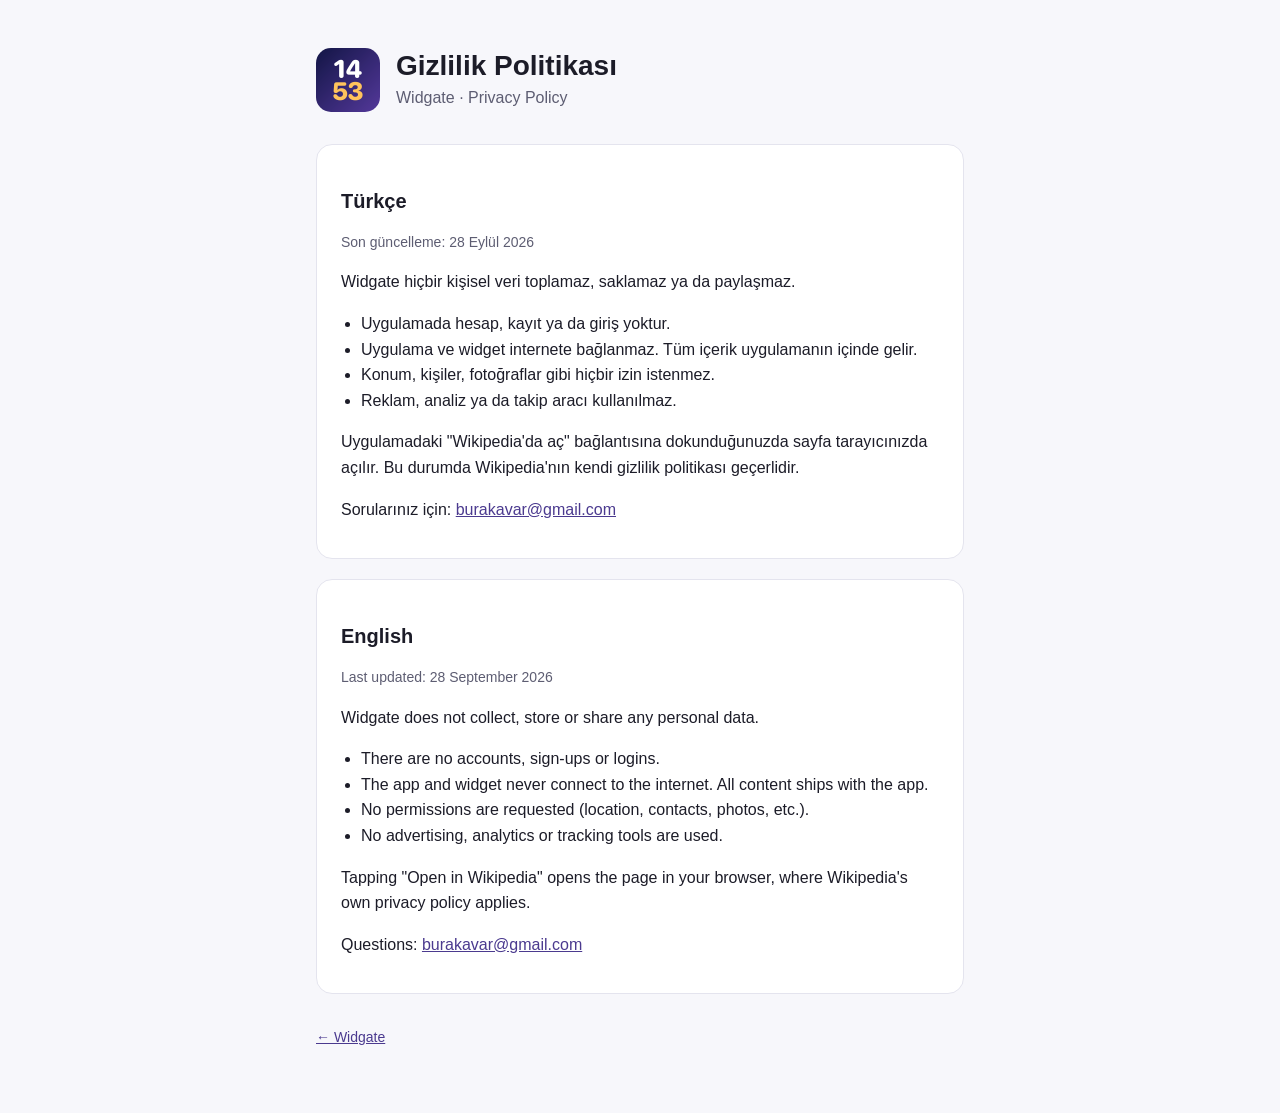
==== privacy.html @ 22fbb52c "Add Widgate support and privacy policy pages Co-Authored-By: Claude Opus 5.5 (1M context) <noreply@a" ====
<!doctype html>
<html lang="tr">
<head>
  <meta charset="utf-8">
  <meta name="viewport" content="width=device-width, initial-scale=1">
  <title>Widgate Gizlilik Politikası</title>
  <link rel="icon" href="icon.png">
  <link rel="stylesheet" href="style.css">
</head>
<body>
<main>
  <header>
    <img src="icon.png" alt="Widgate ikonu">
    <div>
      <h1>Gizlilik Politikası</h1>
      <p>Widgate · Privacy Policy</p>
    </div>
  </header>

  <section lang="tr">
    <h2>Türkçe</h2>
    <p class="muted">Son güncelleme: 28 Eylül 2026</p>
    <p>Widgate hiçbir kişisel veri toplamaz, saklamaz ya da paylaşmaz.</p>
    <ul>
      <li>Uygulamada hesap, kayıt ya da giriş yoktur.</li>
      <li>Uygulama ve widget internete bağlanmaz. Tüm içerik uygulamanın içinde gelir.</li>
      <li>Konum, kişiler, fotoğraflar gibi hiçbir izin istenmez.</li>
      <li>Reklam, analiz ya da takip aracı kullanılmaz.</li>
    </ul>
    <p>Uygulamadaki "Wikipedia'da aç" bağlantısına dokunduğunuzda sayfa tarayıcınızda açılır. Bu durumda Wikipedia'nın kendi gizlilik politikası geçerlidir.</p>
    <p>Sorularınız için: <a href="mailto:burakavar@gmail.com">burakavar@gmail.com</a></p>
  </section>

  <section lang="en">
    <h2>English</h2>
    <p class="muted">Last updated: 28 September 2026</p>
    <p>Widgate does not collect, store or share any personal data.</p>
    <ul>
      <li>There are no accounts, sign-ups or logins.</li>
      <li>The app and widget never connect to the internet. All content ships with the app.</li>
      <li>No permissions are requested (location, contacts, photos, etc.).</li>
      <li>No advertising, analytics or tracking tools are used.</li>
    </ul>
    <p>Tapping "Open in Wikipedia" opens the page in your browser, where Wikipedia's own privacy policy applies.</p>
    <p>Questions: <a href="mailto:burakavar@gmail.com">burakavar@gmail.com</a></p>
  </section>

  <nav><a href="./">← Widgate</a></nav>
</main>
</body>
</html>
---- style.css ----
:root {
  --bg: #f7f7fb;
  --card: #ffffff;
  --text: #1c1c28;
  --muted: #5d5d72;
  --accent: #4b3a8f;
  --border: #e4e4ee;
}
@media (prefers-color-scheme: dark) {
  :root {
    --bg: #111118;
    --card: #1b1b26;
    --text: #ececf4;
    --muted: #a3a3b8;
    --accent: #ffc25c;
    --border: #2c2c3a;
  }
}
* { box-sizing: border-box; }
body {
  margin: 0;
  background: var(--bg);
  color: var(--text);
  font: 16px/1.6 -apple-system, BlinkMacSystemFont, "SF Pro Text", "Segoe UI", sans-serif;
}
main { max-width: 680px; margin: 0 auto; padding: 48px 16px 64px; }
header { display: flex; align-items: center; gap: 16px; margin-bottom: 32px; }
header img { width: 64px; height: 64px; border-radius: 15px; }
h1 { font-size: 28px; margin: 0; line-height: 1.2; }
header p { margin: 2px 0 0; color: var(--muted); }
h2 { font-size: 20px; margin: 32px 0 8px; }
section { background: var(--card); border: 1px solid var(--border); border-radius: 16px; padding: 8px 24px 20px; margin-bottom: 20px; }
ul { padding-left: 20px; }
a { color: var(--accent); }
.muted { color: var(--muted); font-size: 14px; }
nav { margin-top: 32px; font-size: 14px; }
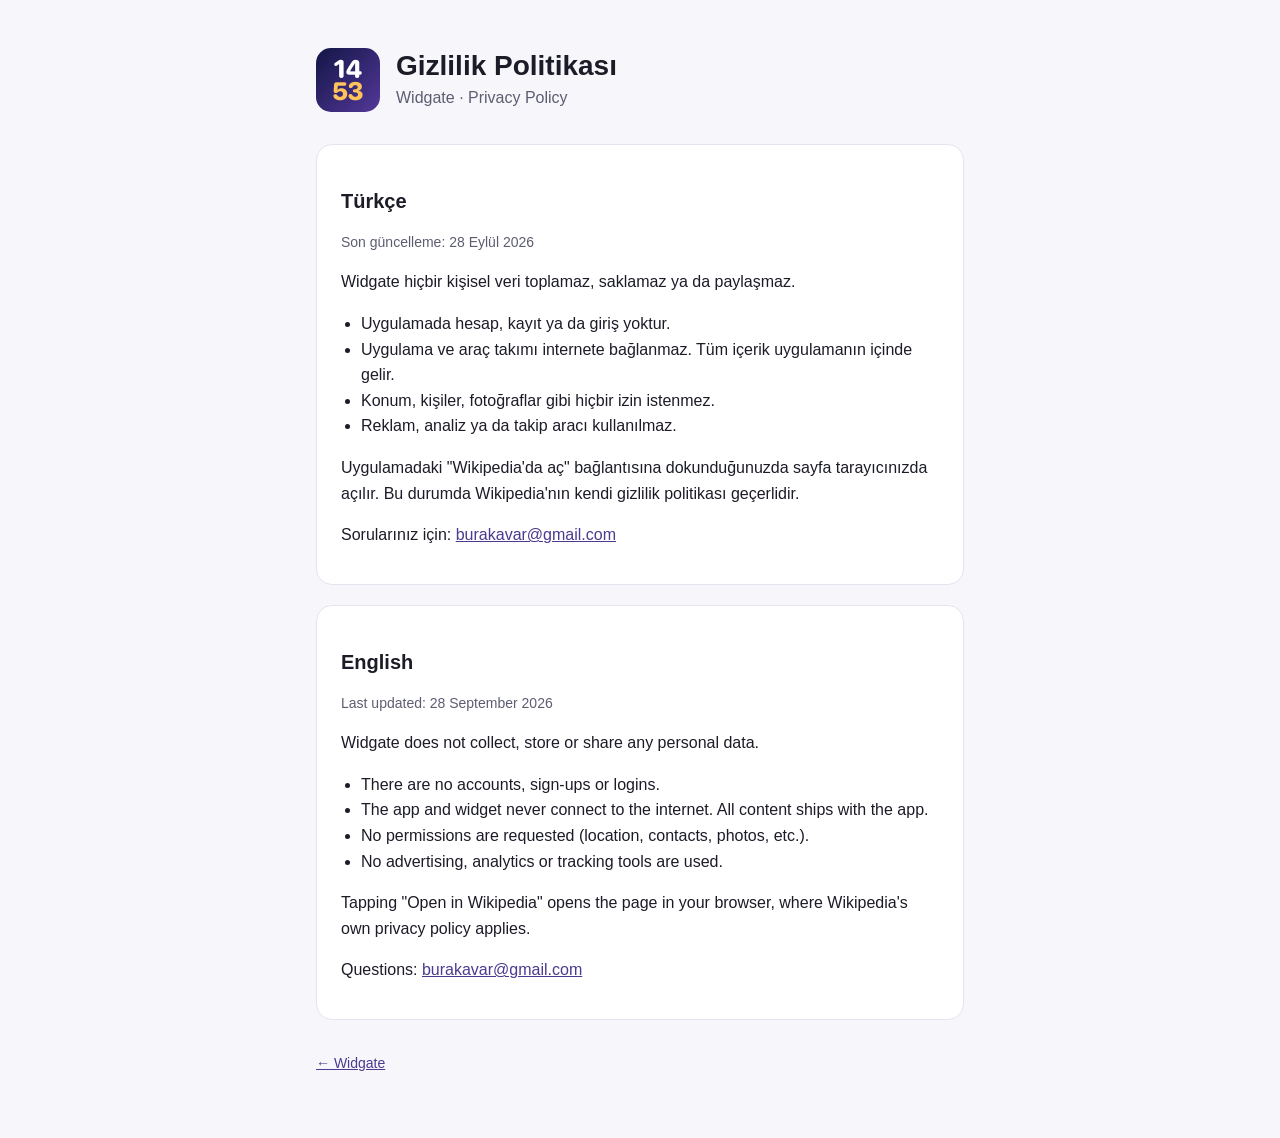
==== commit df7a22d7: "Use iOS Turkish term 'araç takımı' for widgets Co-Authored-By: Claude Opus 5.5 (1M context) <noreply" ====
--- a/privacy.html
+++ b/privacy.html
@@ -23,7 +23,7 @@
     <p>Widgate hiçbir kişisel veri toplamaz, saklamaz ya da paylaşmaz.</p>
     <ul>
       <li>Uygulamada hesap, kayıt ya da giriş yoktur.</li>
-      <li>Uygulama ve widget internete bağlanmaz. Tüm içerik uygulamanın içinde gelir.</li>
+      <li>Uygulama ve araç takımı internete bağlanmaz. Tüm içerik uygulamanın içinde gelir.</li>
       <li>Konum, kişiler, fotoğraflar gibi hiçbir izin istenmez.</li>
       <li>Reklam, analiz ya da takip aracı kullanılmaz.</li>
     </ul>
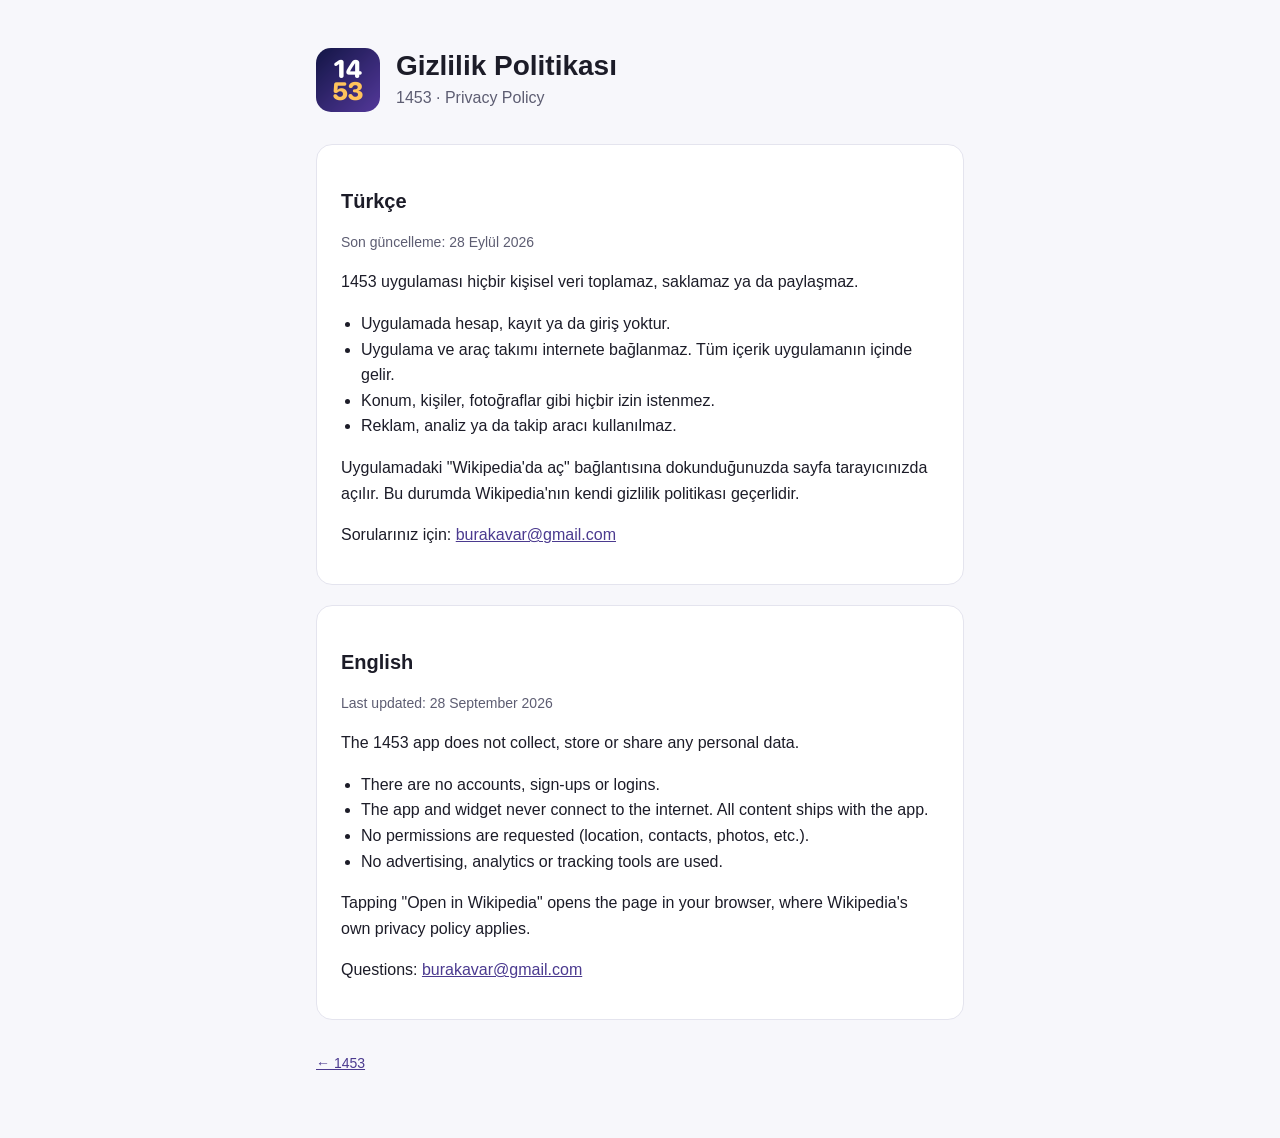
==== commit c4c3256f: "Rename app to 1453 on support pages Co-Authored-By: Claude Opus 5.5 (1M context) <noreply@anthropic." ====
--- a/privacy.html
+++ b/privacy.html
@@ -3,24 +3,24 @@
 <head>
   <meta charset="utf-8">
   <meta name="viewport" content="width=device-width, initial-scale=1">
-  <title>Widgate Gizlilik Politikası</title>
+  <title>1453 Gizlilik Politikası</title>
   <link rel="icon" href="icon.png">
   <link rel="stylesheet" href="style.css">
 </head>
 <body>
 <main>
   <header>
-    <img src="icon.png" alt="Widgate ikonu">
+    <img src="icon.png" alt="1453 ikonu">
     <div>
       <h1>Gizlilik Politikası</h1>
-      <p>Widgate · Privacy Policy</p>
+      <p>1453 · Privacy Policy</p>
     </div>
   </header>
 
   <section lang="tr">
     <h2>Türkçe</h2>
     <p class="muted">Son güncelleme: 28 Eylül 2026</p>
-    <p>Widgate hiçbir kişisel veri toplamaz, saklamaz ya da paylaşmaz.</p>
+    <p>1453 uygulaması hiçbir kişisel veri toplamaz, saklamaz ya da paylaşmaz.</p>
     <ul>
       <li>Uygulamada hesap, kayıt ya da giriş yoktur.</li>
       <li>Uygulama ve araç takımı internete bağlanmaz. Tüm içerik uygulamanın içinde gelir.</li>
@@ -34,7 +34,7 @@
   <section lang="en">
     <h2>English</h2>
     <p class="muted">Last updated: 28 September 2026</p>
-    <p>Widgate does not collect, store or share any personal data.</p>
+    <p>The 1453 app does not collect, store or share any personal data.</p>
     <ul>
       <li>There are no accounts, sign-ups or logins.</li>
       <li>The app and widget never connect to the internet. All content ships with the app.</li>
@@ -45,7 +45,7 @@
     <p>Questions: <a href="mailto:burakavar@gmail.com">burakavar@gmail.com</a></p>
   </section>
 
-  <nav><a href="./">← Widgate</a></nav>
+  <nav><a href="./">← 1453</a></nav>
 </main>
 </body>
 </html>
